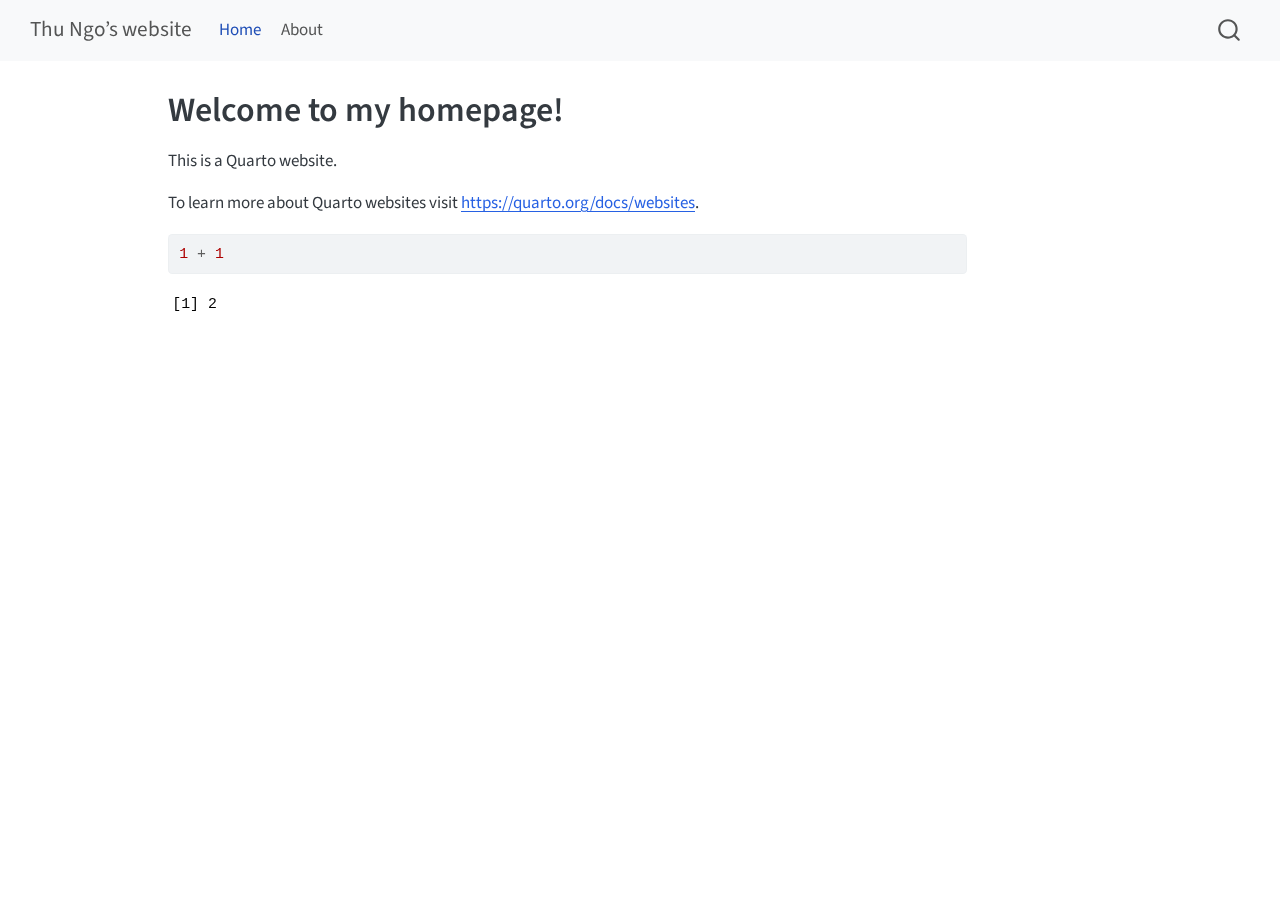
==== docs/index.html @ 79fab765 "update website" ====
<!DOCTYPE html>
<html xmlns="http://www.w3.org/1999/xhtml" lang="en" xml:lang="en"><head>

<meta charset="utf-8">
<meta name="generator" content="quarto-1.5.57">

<meta name="viewport" content="width=device-width, initial-scale=1.0, user-scalable=yes">


<title>Welcome to my homepage! – Thu Ngo’s website</title>
<style>
code{white-space: pre-wrap;}
span.smallcaps{font-variant: small-caps;}
div.columns{display: flex; gap: min(4vw, 1.5em);}
div.column{flex: auto; overflow-x: auto;}
div.hanging-indent{margin-left: 1.5em; text-indent: -1.5em;}
ul.task-list{list-style: none;}
ul.task-list li input[type="checkbox"] {
  width: 0.8em;
  margin: 0 0.8em 0.2em -1em; /* quarto-specific, see https://github.com/quarto-dev/quarto-cli/issues/4556 */ 
  vertical-align: middle;
}
/* CSS for syntax highlighting */
pre > code.sourceCode { white-space: pre; position: relative; }
pre > code.sourceCode > span { line-height: 1.25; }
pre > code.sourceCode > span:empty { height: 1.2em; }
.sourceCode { overflow: visible; }
code.sourceCode > span { color: inherit; text-decoration: inherit; }
div.sourceCode { margin: 1em 0; }
pre.sourceCode { margin: 0; }
@media screen {
div.sourceCode { overflow: auto; }
}
@media print {
pre > code.sourceCode { white-space: pre-wrap; }
pre > code.sourceCode > span { display: inline-block; text-indent: -5em; padding-left: 5em; }
}
pre.numberSource code
  { counter-reset: source-line 0; }
pre.numberSource code > span
  { position: relative; left: -4em; counter-increment: source-line; }
pre.numberSource code > span > a:first-child::before
  { content: counter(source-line);
    position: relative; left: -1em; text-align: right; vertical-align: baseline;
    border: none; display: inline-block;
    -webkit-touch-callout: none; -webkit-user-select: none;
    -khtml-user-select: none; -moz-user-select: none;
    -ms-user-select: none; user-select: none;
    padding: 0 4px; width: 4em;
  }
pre.numberSource { margin-left: 3em;  padding-left: 4px; }
div.sourceCode
  {   }
@media screen {
pre > code.sourceCode > span > a:first-child::before { text-decoration: underline; }
}
</style>


<script src="site_libs/quarto-nav/quarto-nav.js"></script>
<script src="site_libs/quarto-nav/headroom.min.js"></script>
<script src="site_libs/clipboard/clipboard.min.js"></script>
<script src="site_libs/quarto-search/autocomplete.umd.js"></script>
<script src="site_libs/quarto-search/fuse.min.js"></script>
<script src="site_libs/quarto-search/quarto-search.js"></script>
<meta name="quarto:offset" content="./">
<script src="site_libs/quarto-html/quarto.js"></script>
<script src="site_libs/quarto-html/popper.min.js"></script>
<script src="site_libs/quarto-html/tippy.umd.min.js"></script>
<script src="site_libs/quarto-html/anchor.min.js"></script>
<link href="site_libs/quarto-html/tippy.css" rel="stylesheet">
<link href="site_libs/quarto-html/quarto-syntax-highlighting.css" rel="stylesheet" id="quarto-text-highlighting-styles">
<script src="site_libs/bootstrap/bootstrap.min.js"></script>
<link href="site_libs/bootstrap/bootstrap-icons.css" rel="stylesheet">
<link href="site_libs/bootstrap/bootstrap.min.css" rel="stylesheet" id="quarto-bootstrap" data-mode="light">
<script id="quarto-search-options" type="application/json">{
  "location": "navbar",
  "copy-button": false,
  "collapse-after": 3,
  "panel-placement": "end",
  "type": "overlay",
  "limit": 50,
  "keyboard-shortcut": [
    "f",
    "/",
    "s"
  ],
  "show-item-context": false,
  "language": {
    "search-no-results-text": "No results",
    "search-matching-documents-text": "matching documents",
    "search-copy-link-title": "Copy link to search",
    "search-hide-matches-text": "Hide additional matches",
    "search-more-match-text": "more match in this document",
    "search-more-matches-text": "more matches in this document",
    "search-clear-button-title": "Clear",
    "search-text-placeholder": "",
    "search-detached-cancel-button-title": "Cancel",
    "search-submit-button-title": "Submit",
    "search-label": "Search"
  }
}</script>


<link rel="stylesheet" href="styles.css">
</head>

<body class="nav-fixed">

<div id="quarto-search-results"></div>
  <header id="quarto-header" class="headroom fixed-top">
    <nav class="navbar navbar-expand-lg " data-bs-theme="dark">
      <div class="navbar-container container-fluid">
      <div class="navbar-brand-container mx-auto">
    <a class="navbar-brand" href="./index.html">
    <span class="navbar-title">Thu Ngo’s website</span>
    </a>
  </div>
            <div id="quarto-search" class="" title="Search"></div>
          <button class="navbar-toggler" type="button" data-bs-toggle="collapse" data-bs-target="#navbarCollapse" aria-controls="navbarCollapse" role="menu" aria-expanded="false" aria-label="Toggle navigation" onclick="if (window.quartoToggleHeadroom) { window.quartoToggleHeadroom(); }">
  <span class="navbar-toggler-icon"></span>
</button>
          <div class="collapse navbar-collapse" id="navbarCollapse">
            <ul class="navbar-nav navbar-nav-scroll me-auto">
  <li class="nav-item">
    <a class="nav-link active" href="./index.html" aria-current="page"> 
<span class="menu-text">Home</span></a>
  </li>  
  <li class="nav-item">
    <a class="nav-link" href="./about.html"> 
<span class="menu-text">About</span></a>
  </li>  
</ul>
          </div> <!-- /navcollapse -->
            <div class="quarto-navbar-tools">
</div>
      </div> <!-- /container-fluid -->
    </nav>
</header>
<!-- content -->
<div id="quarto-content" class="quarto-container page-columns page-rows-contents page-layout-article page-navbar">
<!-- sidebar -->
<!-- margin-sidebar -->
    <div id="quarto-margin-sidebar" class="sidebar margin-sidebar zindex-bottom">
        
    </div>
<!-- main -->
<main class="content" id="quarto-document-content">

<header id="title-block-header" class="quarto-title-block default">
<div class="quarto-title">
<h1 class="title">Welcome to my homepage!</h1>
</div>



<div class="quarto-title-meta">

    
  
    
  </div>
  


</header>


<p>This is a Quarto website.</p>
<p>To learn more about Quarto websites visit <a href="https://quarto.org/docs/websites" class="uri">https://quarto.org/docs/websites</a>.</p>
<div class="cell">
<div class="sourceCode cell-code" id="cb1"><pre class="sourceCode r code-with-copy"><code class="sourceCode r"><span id="cb1-1"><a href="#cb1-1" aria-hidden="true" tabindex="-1"></a><span class="dv">1</span> <span class="sc">+</span> <span class="dv">1</span></span></code><button title="Copy to Clipboard" class="code-copy-button"><i class="bi"></i></button></pre></div>
<div class="cell-output cell-output-stdout">
<pre><code>[1] 2</code></pre>
</div>
</div>



</main> <!-- /main -->
<script id="quarto-html-after-body" type="application/javascript">
window.document.addEventListener("DOMContentLoaded", function (event) {
  const toggleBodyColorMode = (bsSheetEl) => {
    const mode = bsSheetEl.getAttribute("data-mode");
    const bodyEl = window.document.querySelector("body");
    if (mode === "dark") {
      bodyEl.classList.add("quarto-dark");
      bodyEl.classList.remove("quarto-light");
    } else {
      bodyEl.classList.add("quarto-light");
      bodyEl.classList.remove("quarto-dark");
    }
  }
  const toggleBodyColorPrimary = () => {
    const bsSheetEl = window.document.querySelector("link#quarto-bootstrap");
    if (bsSheetEl) {
      toggleBodyColorMode(bsSheetEl);
    }
  }
  toggleBodyColorPrimary();  
  const icon = "";
  const anchorJS = new window.AnchorJS();
  anchorJS.options = {
    placement: 'right',
    icon: icon
  };
  anchorJS.add('.anchored');
  const isCodeAnnotation = (el) => {
    for (const clz of el.classList) {
      if (clz.startsWith('code-annotation-')) {                     
        return true;
      }
    }
    return false;
  }
  const onCopySuccess = function(e) {
    // button target
    const button = e.trigger;
    // don't keep focus
    button.blur();
    // flash "checked"
    button.classList.add('code-copy-button-checked');
    var currentTitle = button.getAttribute("title");
    button.setAttribute("title", "Copied!");
    let tooltip;
    if (window.bootstrap) {
      button.setAttribute("data-bs-toggle", "tooltip");
      button.setAttribute("data-bs-placement", "left");
      button.setAttribute("data-bs-title", "Copied!");
      tooltip = new bootstrap.Tooltip(button, 
        { trigger: "manual", 
          customClass: "code-copy-button-tooltip",
          offset: [0, -8]});
      tooltip.show();    
    }
    setTimeout(function() {
      if (tooltip) {
        tooltip.hide();
        button.removeAttribute("data-bs-title");
        button.removeAttribute("data-bs-toggle");
        button.removeAttribute("data-bs-placement");
      }
      button.setAttribute("title", currentTitle);
      button.classList.remove('code-copy-button-checked');
    }, 1000);
    // clear code selection
    e.clearSelection();
  }
  const getTextToCopy = function(trigger) {
      const codeEl = trigger.previousElementSibling.cloneNode(true);
      for (const childEl of codeEl.children) {
        if (isCodeAnnotation(childEl)) {
          childEl.remove();
        }
      }
      return codeEl.innerText;
  }
  const clipboard = new window.ClipboardJS('.code-copy-button:not([data-in-quarto-modal])', {
    text: getTextToCopy
  });
  clipboard.on('success', onCopySuccess);
  if (window.document.getElementById('quarto-embedded-source-code-modal')) {
    // For code content inside modals, clipBoardJS needs to be initialized with a container option
    // TODO: Check when it could be a function (https://github.com/zenorocha/clipboard.js/issues/860)
    const clipboardModal = new window.ClipboardJS('.code-copy-button[data-in-quarto-modal]', {
      text: getTextToCopy,
      container: window.document.getElementById('quarto-embedded-source-code-modal')
    });
    clipboardModal.on('success', onCopySuccess);
  }
    var localhostRegex = new RegExp(/^(?:http|https):\/\/localhost\:?[0-9]*\//);
    var mailtoRegex = new RegExp(/^mailto:/);
      var filterRegex = new RegExp('/' + window.location.host + '/');
    var isInternal = (href) => {
        return filterRegex.test(href) || localhostRegex.test(href) || mailtoRegex.test(href);
    }
    // Inspect non-navigation links and adorn them if external
 	var links = window.document.querySelectorAll('a[href]:not(.nav-link):not(.navbar-brand):not(.toc-action):not(.sidebar-link):not(.sidebar-item-toggle):not(.pagination-link):not(.no-external):not([aria-hidden]):not(.dropdown-item):not(.quarto-navigation-tool):not(.about-link)');
    for (var i=0; i<links.length; i++) {
      const link = links[i];
      if (!isInternal(link.href)) {
        // undo the damage that might have been done by quarto-nav.js in the case of
        // links that we want to consider external
        if (link.dataset.originalHref !== undefined) {
          link.href = link.dataset.originalHref;
        }
      }
    }
  function tippyHover(el, contentFn, onTriggerFn, onUntriggerFn) {
    const config = {
      allowHTML: true,
      maxWidth: 500,
      delay: 100,
      arrow: false,
      appendTo: function(el) {
          return el.parentElement;
      },
      interactive: true,
      interactiveBorder: 10,
      theme: 'quarto',
      placement: 'bottom-start',
    };
    if (contentFn) {
      config.content = contentFn;
    }
    if (onTriggerFn) {
      config.onTrigger = onTriggerFn;
    }
    if (onUntriggerFn) {
      config.onUntrigger = onUntriggerFn;
    }
    window.tippy(el, config); 
  }
  const noterefs = window.document.querySelectorAll('a[role="doc-noteref"]');
  for (var i=0; i<noterefs.length; i++) {
    const ref = noterefs[i];
    tippyHover(ref, function() {
      // use id or data attribute instead here
      let href = ref.getAttribute('data-footnote-href') || ref.getAttribute('href');
      try { href = new URL(href).hash; } catch {}
      const id = href.replace(/^#\/?/, "");
      const note = window.document.getElementById(id);
      if (note) {
        return note.innerHTML;
      } else {
        return "";
      }
    });
  }
  const xrefs = window.document.querySelectorAll('a.quarto-xref');
  const processXRef = (id, note) => {
    // Strip column container classes
    const stripColumnClz = (el) => {
      el.classList.remove("page-full", "page-columns");
      if (el.children) {
        for (const child of el.children) {
          stripColumnClz(child);
        }
      }
    }
    stripColumnClz(note)
    if (id === null || id.startsWith('sec-')) {
      // Special case sections, only their first couple elements
      const container = document.createElement("div");
      if (note.children && note.children.length > 2) {
        container.appendChild(note.children[0].cloneNode(true));
        for (let i = 1; i < note.children.length; i++) {
          const child = note.children[i];
          if (child.tagName === "P" && child.innerText === "") {
            continue;
          } else {
            container.appendChild(child.cloneNode(true));
            break;
          }
        }
        if (window.Quarto?.typesetMath) {
          window.Quarto.typesetMath(container);
        }
        return container.innerHTML
      } else {
        if (window.Quarto?.typesetMath) {
          window.Quarto.typesetMath(note);
        }
        return note.innerHTML;
      }
    } else {
      // Remove any anchor links if they are present
      const anchorLink = note.querySelector('a.anchorjs-link');
      if (anchorLink) {
        anchorLink.remove();
      }
      if (window.Quarto?.typesetMath) {
        window.Quarto.typesetMath(note);
      }
      // TODO in 1.5, we should make sure this works without a callout special case
      if (note.classList.contains("callout")) {
        return note.outerHTML;
      } else {
        return note.innerHTML;
      }
    }
  }
  for (var i=0; i<xrefs.length; i++) {
    const xref = xrefs[i];
    tippyHover(xref, undefined, function(instance) {
      instance.disable();
      let url = xref.getAttribute('href');
      let hash = undefined; 
      if (url.startsWith('#')) {
        hash = url;
      } else {
        try { hash = new URL(url).hash; } catch {}
      }
      if (hash) {
        const id = hash.replace(/^#\/?/, "");
        const note = window.document.getElementById(id);
        if (note !== null) {
          try {
            const html = processXRef(id, note.cloneNode(true));
            instance.setContent(html);
          } finally {
            instance.enable();
            instance.show();
          }
        } else {
          // See if we can fetch this
          fetch(url.split('#')[0])
          .then(res => res.text())
          .then(html => {
            const parser = new DOMParser();
            const htmlDoc = parser.parseFromString(html, "text/html");
            const note = htmlDoc.getElementById(id);
            if (note !== null) {
              const html = processXRef(id, note);
              instance.setContent(html);
            } 
          }).finally(() => {
            instance.enable();
            instance.show();
          });
        }
      } else {
        // See if we can fetch a full url (with no hash to target)
        // This is a special case and we should probably do some content thinning / targeting
        fetch(url)
        .then(res => res.text())
        .then(html => {
          const parser = new DOMParser();
          const htmlDoc = parser.parseFromString(html, "text/html");
          const note = htmlDoc.querySelector('main.content');
          if (note !== null) {
            // This should only happen for chapter cross references
            // (since there is no id in the URL)
            // remove the first header
            if (note.children.length > 0 && note.children[0].tagName === "HEADER") {
              note.children[0].remove();
            }
            const html = processXRef(null, note);
            instance.setContent(html);
          } 
        }).finally(() => {
          instance.enable();
          instance.show();
        });
      }
    }, function(instance) {
    });
  }
      let selectedAnnoteEl;
      const selectorForAnnotation = ( cell, annotation) => {
        let cellAttr = 'data-code-cell="' + cell + '"';
        let lineAttr = 'data-code-annotation="' +  annotation + '"';
        const selector = 'span[' + cellAttr + '][' + lineAttr + ']';
        return selector;
      }
      const selectCodeLines = (annoteEl) => {
        const doc = window.document;
        const targetCell = annoteEl.getAttribute("data-target-cell");
        const targetAnnotation = annoteEl.getAttribute("data-target-annotation");
        const annoteSpan = window.document.querySelector(selectorForAnnotation(targetCell, targetAnnotation));
        const lines = annoteSpan.getAttribute("data-code-lines").split(",");
        const lineIds = lines.map((line) => {
          return targetCell + "-" + line;
        })
        let top = null;
        let height = null;
        let parent = null;
        if (lineIds.length > 0) {
            //compute the position of the single el (top and bottom and make a div)
            const el = window.document.getElementById(lineIds[0]);
            top = el.offsetTop;
            height = el.offsetHeight;
            parent = el.parentElement.parentElement;
          if (lineIds.length > 1) {
            const lastEl = window.document.getElementById(lineIds[lineIds.length - 1]);
            const bottom = lastEl.offsetTop + lastEl.offsetHeight;
            height = bottom - top;
          }
          if (top !== null && height !== null && parent !== null) {
            // cook up a div (if necessary) and position it 
            let div = window.document.getElementById("code-annotation-line-highlight");
            if (div === null) {
              div = window.document.createElement("div");
              div.setAttribute("id", "code-annotation-line-highlight");
              div.style.position = 'absolute';
              parent.appendChild(div);
            }
            div.style.top = top - 2 + "px";
            div.style.height = height + 4 + "px";
            div.style.left = 0;
            let gutterDiv = window.document.getElementById("code-annotation-line-highlight-gutter");
            if (gutterDiv === null) {
              gutterDiv = window.document.createElement("div");
              gutterDiv.setAttribute("id", "code-annotation-line-highlight-gutter");
              gutterDiv.style.position = 'absolute';
              const codeCell = window.document.getElementById(targetCell);
              const gutter = codeCell.querySelector('.code-annotation-gutter');
              gutter.appendChild(gutterDiv);
            }
            gutterDiv.style.top = top - 2 + "px";
            gutterDiv.style.height = height + 4 + "px";
          }
          selectedAnnoteEl = annoteEl;
        }
      };
      const unselectCodeLines = () => {
        const elementsIds = ["code-annotation-line-highlight", "code-annotation-line-highlight-gutter"];
        elementsIds.forEach((elId) => {
          const div = window.document.getElementById(elId);
          if (div) {
            div.remove();
          }
        });
        selectedAnnoteEl = undefined;
      };
        // Handle positioning of the toggle
    window.addEventListener(
      "resize",
      throttle(() => {
        elRect = undefined;
        if (selectedAnnoteEl) {
          selectCodeLines(selectedAnnoteEl);
        }
      }, 10)
    );
    function throttle(fn, ms) {
    let throttle = false;
    let timer;
      return (...args) => {
        if(!throttle) { // first call gets through
            fn.apply(this, args);
            throttle = true;
        } else { // all the others get throttled
            if(timer) clearTimeout(timer); // cancel #2
            timer = setTimeout(() => {
              fn.apply(this, args);
              timer = throttle = false;
            }, ms);
        }
      };
    }
      // Attach click handler to the DT
      const annoteDls = window.document.querySelectorAll('dt[data-target-cell]');
      for (const annoteDlNode of annoteDls) {
        annoteDlNode.addEventListener('click', (event) => {
          const clickedEl = event.target;
          if (clickedEl !== selectedAnnoteEl) {
            unselectCodeLines();
            const activeEl = window.document.querySelector('dt[data-target-cell].code-annotation-active');
            if (activeEl) {
              activeEl.classList.remove('code-annotation-active');
            }
            selectCodeLines(clickedEl);
            clickedEl.classList.add('code-annotation-active');
          } else {
            // Unselect the line
            unselectCodeLines();
            clickedEl.classList.remove('code-annotation-active');
          }
        });
      }
  const findCites = (el) => {
    const parentEl = el.parentElement;
    if (parentEl) {
      const cites = parentEl.dataset.cites;
      if (cites) {
        return {
          el,
          cites: cites.split(' ')
        };
      } else {
        return findCites(el.parentElement)
      }
    } else {
      return undefined;
    }
  };
  var bibliorefs = window.document.querySelectorAll('a[role="doc-biblioref"]');
  for (var i=0; i<bibliorefs.length; i++) {
    const ref = bibliorefs[i];
    const citeInfo = findCites(ref);
    if (citeInfo) {
      tippyHover(citeInfo.el, function() {
        var popup = window.document.createElement('div');
        citeInfo.cites.forEach(function(cite) {
          var citeDiv = window.document.createElement('div');
          citeDiv.classList.add('hanging-indent');
          citeDiv.classList.add('csl-entry');
          var biblioDiv = window.document.getElementById('ref-' + cite);
          if (biblioDiv) {
            citeDiv.innerHTML = biblioDiv.innerHTML;
          }
          popup.appendChild(citeDiv);
        });
        return popup.innerHTML;
      });
    }
  }
});
</script>
</div> <!-- /content -->




</body></html>
---- docs/site_libs/quarto-html/tippy.css ----
.tippy-box[data-animation=fade][data-state=hidden]{opacity:0}[data-tippy-root]{max-width:calc(100vw - 10px)}.tippy-box{position:relative;background-color:#333;color:#fff;border-radius:4px;font-size:14px;line-height:1.4;white-space:normal;outline:0;transition-property:transform,visibility,opacity}.tippy-box[data-placement^=top]>.tippy-arrow{bottom:0}.tippy-box[data-placement^=top]>.tippy-arrow:before{bottom:-7px;left:0;border-width:8px 8px 0;border-top-color:initial;transform-origin:center top}.tippy-box[data-placement^=bottom]>.tippy-arrow{top:0}.tippy-box[data-placement^=bottom]>.tippy-arrow:before{top:-7px;left:0;border-width:0 8px 8px;border-bottom-color:initial;transform-origin:center bottom}.tippy-box[data-placement^=left]>.tippy-arrow{right:0}.tippy-box[data-placement^=left]>.tippy-arrow:before{border-width:8px 0 8px 8px;border-left-color:initial;right:-7px;transform-origin:center left}.tippy-box[data-placement^=right]>.tippy-arrow{left:0}.tippy-box[data-placement^=right]>.tippy-arrow:before{left:-7px;border-width:8px 8px 8px 0;border-right-color:initial;transform-origin:center right}.tippy-box[data-inertia][data-state=visible]{transition-timing-function:cubic-bezier(.54,1.5,.38,1.11)}.tippy-arrow{width:16px;height:16px;color:#333}.tippy-arrow:before{content:"";position:absolute;border-color:transparent;border-style:solid}.tippy-content{position:relative;padding:5px 9px;z-index:1}
---- docs/site_libs/quarto-html/quarto-syntax-highlighting.css ----
/* quarto syntax highlight colors */
:root {
  --quarto-hl-ot-color: #003B4F;
  --quarto-hl-at-color: #657422;
  --quarto-hl-ss-color: #20794D;
  --quarto-hl-an-color: #5E5E5E;
  --quarto-hl-fu-color: #4758AB;
  --quarto-hl-st-color: #20794D;
  --quarto-hl-cf-color: #003B4F;
  --quarto-hl-op-color: #5E5E5E;
  --quarto-hl-er-color: #AD0000;
  --quarto-hl-bn-color: #AD0000;
  --quarto-hl-al-color: #AD0000;
  --quarto-hl-va-color: #111111;
  --quarto-hl-bu-color: inherit;
  --quarto-hl-ex-color: inherit;
  --quarto-hl-pp-color: #AD0000;
  --quarto-hl-in-color: #5E5E5E;
  --quarto-hl-vs-color: #20794D;
  --quarto-hl-wa-color: #5E5E5E;
  --quarto-hl-do-color: #5E5E5E;
  --quarto-hl-im-color: #00769E;
  --quarto-hl-ch-color: #20794D;
  --quarto-hl-dt-color: #AD0000;
  --quarto-hl-fl-color: #AD0000;
  --quarto-hl-co-color: #5E5E5E;
  --quarto-hl-cv-color: #5E5E5E;
  --quarto-hl-cn-color: #8f5902;
  --quarto-hl-sc-color: #5E5E5E;
  --quarto-hl-dv-color: #AD0000;
  --quarto-hl-kw-color: #003B4F;
}

/* other quarto variables */
:root {
  --quarto-font-monospace: SFMono-Regular, Menlo, Monaco, Consolas, "Liberation Mono", "Courier New", monospace;
}

pre > code.sourceCode > span {
  color: #003B4F;
}

code span {
  color: #003B4F;
}

code.sourceCode > span {
  color: #003B4F;
}

div.sourceCode,
div.sourceCode pre.sourceCode {
  color: #003B4F;
}

code span.ot {
  color: #003B4F;
  font-style: inherit;
}

code span.at {
  color: #657422;
  font-style: inherit;
}

code span.ss {
  color: #20794D;
  font-style: inherit;
}

code span.an {
  color: #5E5E5E;
  font-style: inherit;
}

code span.fu {
  color: #4758AB;
  font-style: inherit;
}

code span.st {
  color: #20794D;
  font-style: inherit;
}

code span.cf {
  color: #003B4F;
  font-weight: bold;
  font-style: inherit;
}

code span.op {
  color: #5E5E5E;
  font-style: inherit;
}

code span.er {
  color: #AD0000;
  font-style: inherit;
}

code span.bn {
  color: #AD0000;
  font-style: inherit;
}

code span.al {
  color: #AD0000;
  font-style: inherit;
}

code span.va {
  color: #111111;
  font-style: inherit;
}

code span.bu {
  font-style: inherit;
}

code span.ex {
  font-style: inherit;
}

code span.pp {
  color: #AD0000;
  font-style: inherit;
}

code span.in {
  color: #5E5E5E;
  font-style: inherit;
}

code span.vs {
  color: #20794D;
  font-style: inherit;
}

code span.wa {
  color: #5E5E5E;
  font-style: italic;
}

code span.do {
  color: #5E5E5E;
  font-style: italic;
}

code span.im {
  color: #00769E;
  font-style: inherit;
}

code span.ch {
  color: #20794D;
  font-style: inherit;
}

code span.dt {
  color: #AD0000;
  font-style: inherit;
}

code span.fl {
  color: #AD0000;
  font-style: inherit;
}

code span.co {
  color: #5E5E5E;
  font-style: inherit;
}

code span.cv {
  color: #5E5E5E;
  font-style: italic;
}

code span.cn {
  color: #8f5902;
  font-style: inherit;
}

code span.sc {
  color: #5E5E5E;
  font-style: inherit;
}

code span.dv {
  color: #AD0000;
  font-style: inherit;
}

code span.kw {
  color: #003B4F;
  font-weight: bold;
  font-style: inherit;
}

.prevent-inlining {
  content: "</";
}

/*# sourceMappingURL=debc5d5d77c3f9108843748ff7464032.css.map */
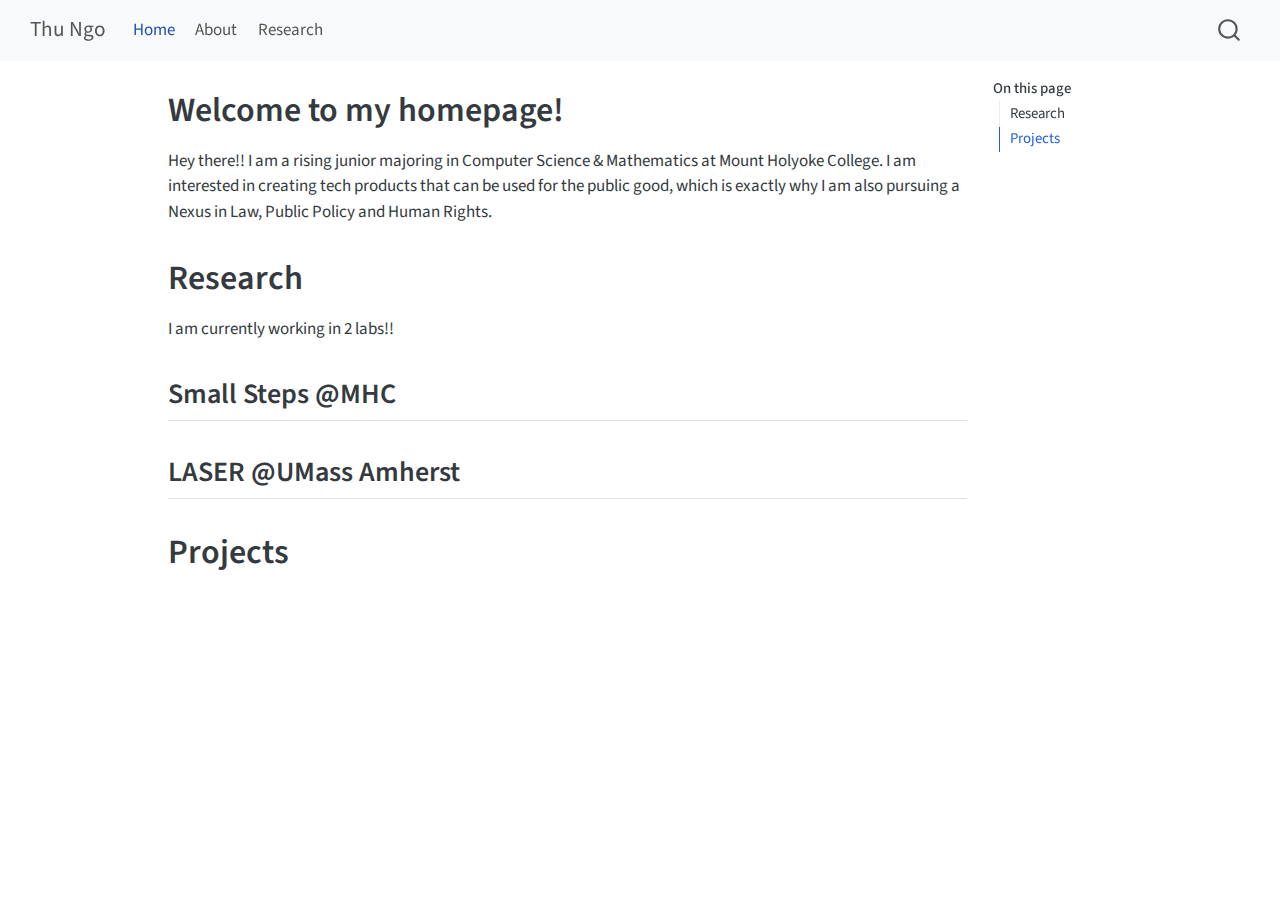
==== commit eed00de6: "new tab" ====
--- a/docs/index.html
+++ b/docs/index.html
@@ -7,7 +7,7 @@
 <meta name="viewport" content="width=device-width, initial-scale=1.0, user-scalable=yes">
 
 
-<title>Welcome to my homepage! – Thu Ngo’s website</title>
+<title>Welcome to my homepage! – Thu Ngo</title>
 <style>
 code{white-space: pre-wrap;}
 span.smallcaps{font-variant: small-caps;}
@@ -19,40 +19,6 @@
   width: 0.8em;
   margin: 0 0.8em 0.2em -1em; /* quarto-specific, see https://github.com/quarto-dev/quarto-cli/issues/4556 */ 
   vertical-align: middle;
-}
-/* CSS for syntax highlighting */
-pre > code.sourceCode { white-space: pre; position: relative; }
-pre > code.sourceCode > span { line-height: 1.25; }
-pre > code.sourceCode > span:empty { height: 1.2em; }
-.sourceCode { overflow: visible; }
-code.sourceCode > span { color: inherit; text-decoration: inherit; }
-div.sourceCode { margin: 1em 0; }
-pre.sourceCode { margin: 0; }
-@media screen {
-div.sourceCode { overflow: auto; }
-}
-@media print {
-pre > code.sourceCode { white-space: pre-wrap; }
-pre > code.sourceCode > span { display: inline-block; text-indent: -5em; padding-left: 5em; }
-}
-pre.numberSource code
-  { counter-reset: source-line 0; }
-pre.numberSource code > span
-  { position: relative; left: -4em; counter-increment: source-line; }
-pre.numberSource code > span > a:first-child::before
-  { content: counter(source-line);
-    position: relative; left: -1em; text-align: right; vertical-align: baseline;
-    border: none; display: inline-block;
-    -webkit-touch-callout: none; -webkit-user-select: none;
-    -khtml-user-select: none; -moz-user-select: none;
-    -ms-user-select: none; user-select: none;
-    padding: 0 4px; width: 4em;
-  }
-pre.numberSource { margin-left: 3em;  padding-left: 4px; }
-div.sourceCode
-  {   }
-@media screen {
-pre > code.sourceCode > span > a:first-child::before { text-decoration: underline; }
 }
 </style>
 
@@ -113,7 +79,7 @@
       <div class="navbar-container container-fluid">
       <div class="navbar-brand-container mx-auto">
     <a class="navbar-brand" href="./index.html">
-    <span class="navbar-title">Thu Ngo’s website</span>
+    <span class="navbar-title">Thu Ngo</span>
     </a>
   </div>
             <div id="quarto-search" class="" title="Search"></div>
@@ -130,6 +96,10 @@
     <a class="nav-link" href="./about.html"> 
 <span class="menu-text">About</span></a>
   </li>  
+  <li class="nav-item">
+    <a class="nav-link" href="./Research.qmd"> 
+<span class="menu-text">Research</span></a>
+  </li>  
 </ul>
           </div> <!-- /navcollapse -->
             <div class="quarto-navbar-tools">
@@ -141,8 +111,19 @@
 <div id="quarto-content" class="quarto-container page-columns page-rows-contents page-layout-article page-navbar">
 <!-- sidebar -->
 <!-- margin-sidebar -->
-    <div id="quarto-margin-sidebar" class="sidebar margin-sidebar zindex-bottom">
-        
+    <div id="quarto-margin-sidebar" class="sidebar margin-sidebar">
+        <nav id="TOC" role="doc-toc" class="toc-active">
+    <h2 id="toc-title">On this page</h2>
+   
+  <ul>
+  <li><a href="#research" id="toc-research" class="nav-link active" data-scroll-target="#research">Research</a>
+  <ul class="collapse">
+  <li><a href="#small-steps-mhc" id="toc-small-steps-mhc" class="nav-link" data-scroll-target="#small-steps-mhc">Small Steps <span class="citation" data-cites="MHC">@MHC</span></a></li>
+  <li><a href="#laser-umass-amherst" id="toc-laser-umass-amherst" class="nav-link" data-scroll-target="#laser-umass-amherst">LASER <span class="citation" data-cites="UMass">@UMass</span> Amherst</a></li>
+  </ul></li>
+  <li><a href="#projects" id="toc-projects" class="nav-link" data-scroll-target="#projects">Projects</a></li>
+  </ul>
+</nav>
     </div>
 <!-- main -->
 <main class="content" id="quarto-document-content">
@@ -166,16 +147,22 @@
 </header>
 
 
-<p>This is a Quarto website.</p>
-<p>To learn more about Quarto websites visit <a href="https://quarto.org/docs/websites" class="uri">https://quarto.org/docs/websites</a>.</p>
-<div class="cell">
-<div class="sourceCode cell-code" id="cb1"><pre class="sourceCode r code-with-copy"><code class="sourceCode r"><span id="cb1-1"><a href="#cb1-1" aria-hidden="true" tabindex="-1"></a><span class="dv">1</span> <span class="sc">+</span> <span class="dv">1</span></span></code><button title="Copy to Clipboard" class="code-copy-button"><i class="bi"></i></button></pre></div>
-<div class="cell-output cell-output-stdout">
-<pre><code>[1] 2</code></pre>
-</div>
-</div>
-
-
+<p>Hey there!! I am a rising junior majoring in Computer Science &amp; Mathematics at Mount Holyoke College. I am interested in creating tech products that can be used for the public good, which is exactly why I am also pursuing a Nexus in Law, Public Policy and Human Rights.</p>
+<section id="research" class="level1">
+<h1>Research</h1>
+<p>I am currently working in 2 labs!!</p>
+<section id="small-steps-mhc" class="level2">
+<h2 class="anchored" data-anchor-id="small-steps-mhc">Small Steps <span class="citation" data-cites="MHC">@MHC</span></h2>
+</section>
+<section id="laser-umass-amherst" class="level2">
+<h2 class="anchored" data-anchor-id="laser-umass-amherst">LASER <span class="citation" data-cites="UMass">@UMass</span> Amherst</h2>
+</section>
+</section>
+<section id="projects" class="level1">
+<h1>Projects</h1>
+
+
+</section>
 
 </main> <!-- /main -->
 <script id="quarto-html-after-body" type="application/javascript">
